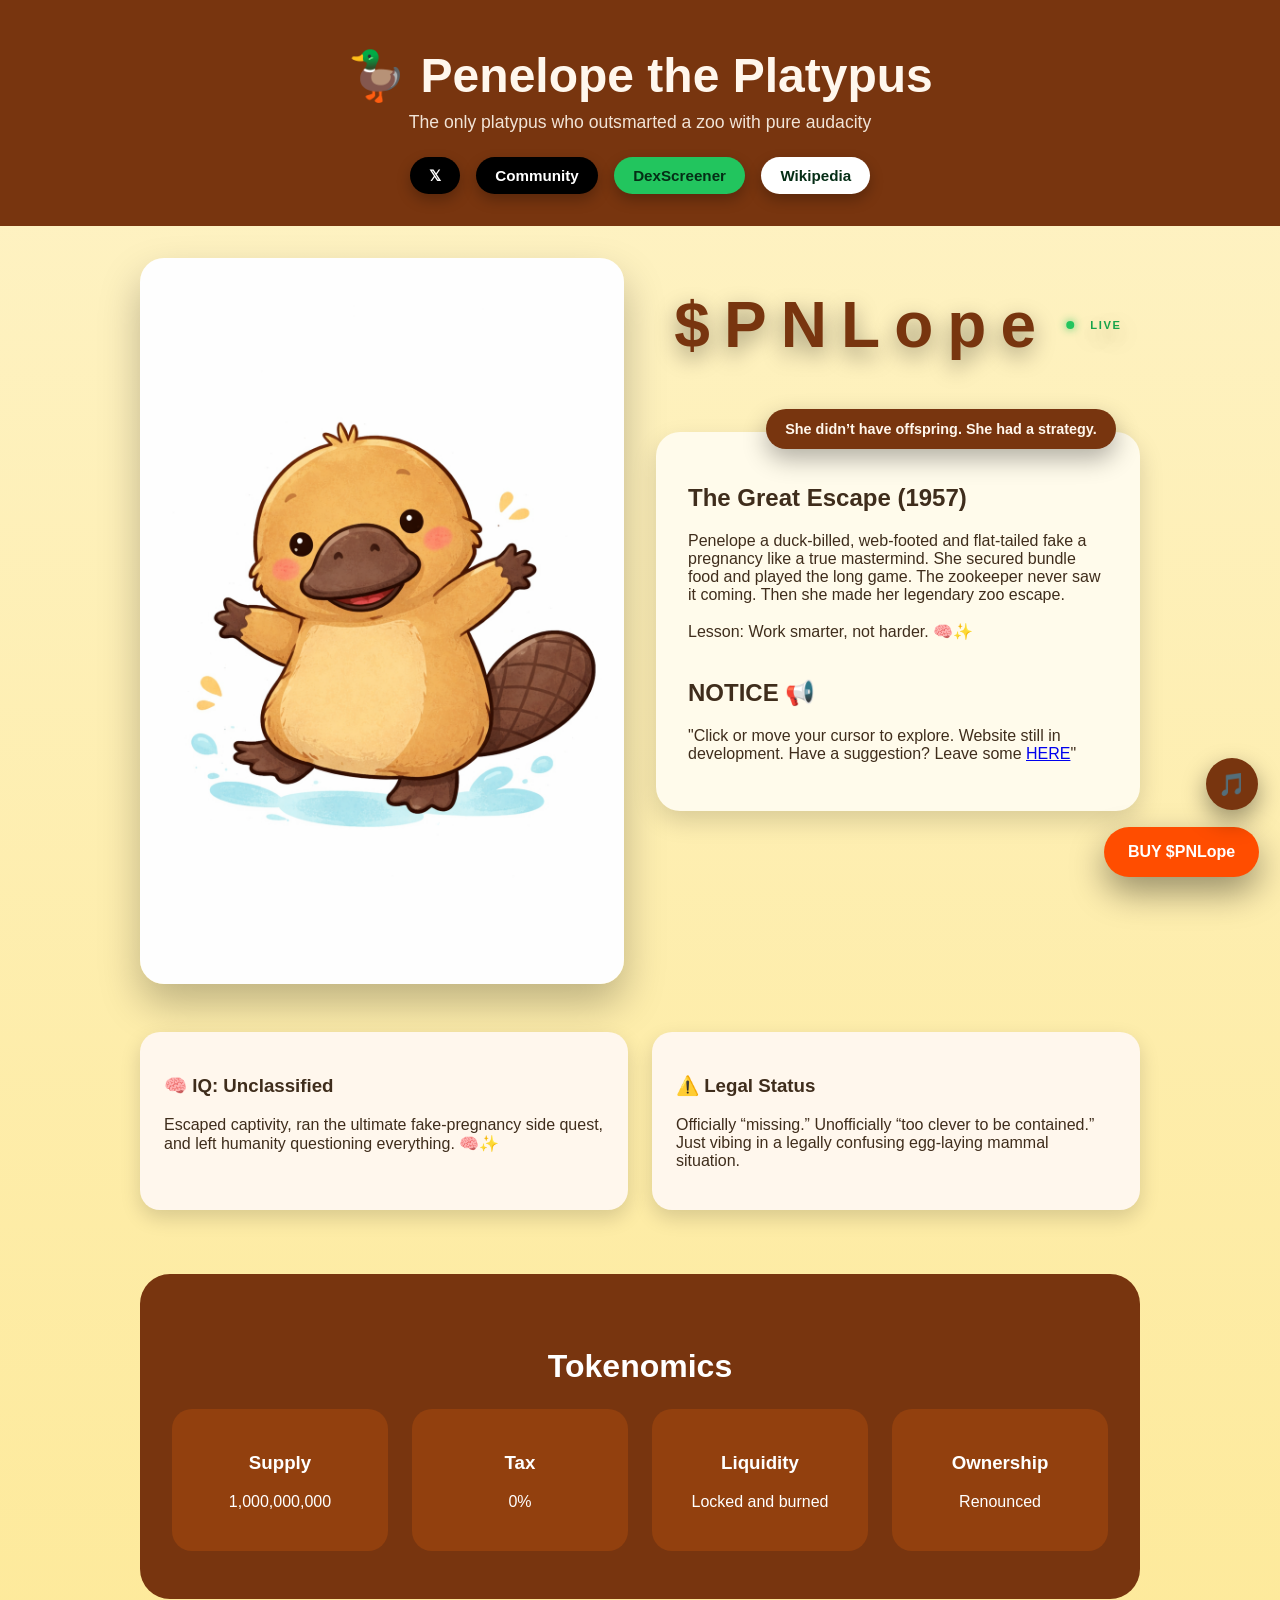
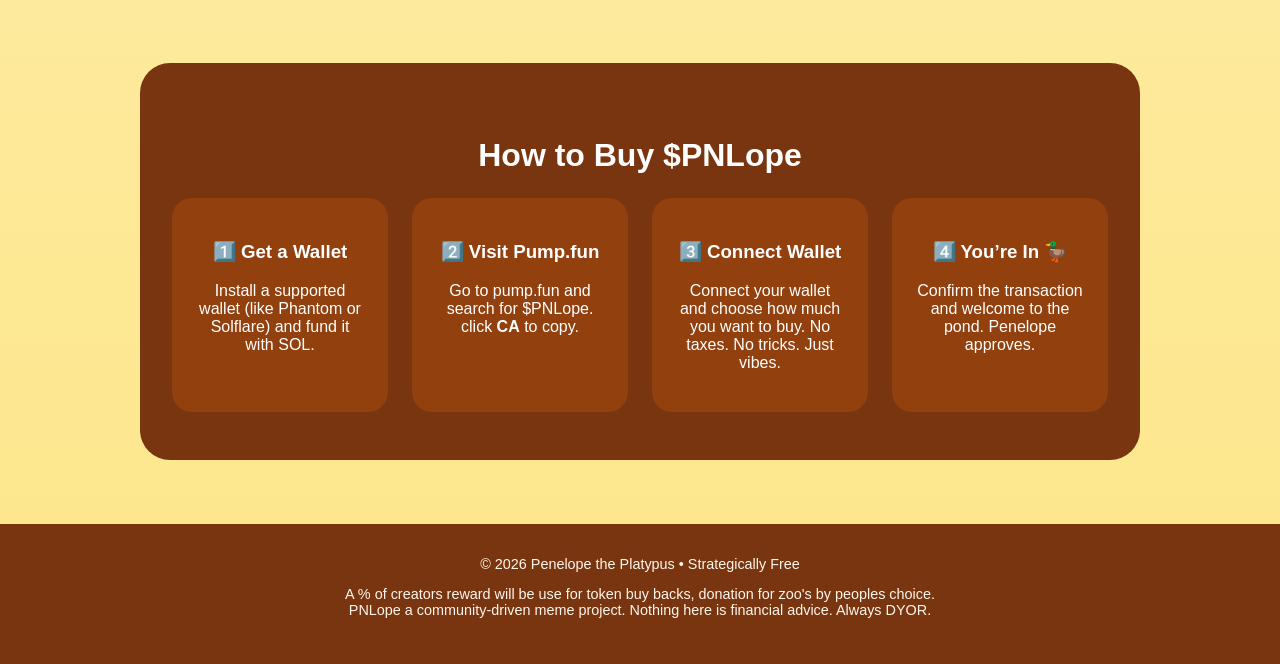
==== index.html @ 011a05f9 "Add files via upload" ====
<!DOCTYPE html>
<html lang="en">
<head>
<meta charset="UTF-8" />
<meta name="viewport" content="width=device-width, initial-scale=1.0" />
<title>Penelope the Platypus</title>

<link rel="stylesheet" href="css/style.css">
<script src="js/main.js" defer></script>

</head>

<body>

<audio id="bg-music" loop preload="auto">
  <source src="assets/platypus song.mp3" type="audio/mpeg">
</audio>

<div class="music-toggle" title="Toggle music">🎵</div>

<header>
  <h1>
    <a href="about.html" class="header-link">
    🦆 Penelope the Platypus
    </a>
  </h1>

  <p>The only platypus who outsmarted a zoo with pure audacity</p>

  <div class="socials">
    <a href="https://x.com/PNLopePlatypus" target="_blank" class="btn x">𝕏</a>
    <a href="https://x.com" target="_blank" class="btn xc">Community</a>
    <a href="https://dexscreener.com" target="_blank" class="btn dex">DexScreener</a>
    <a href="https://en.wikipedia.org/wiki/Penelope_(platypus)" target="_blank" class="btn wiki">Wikipedia</a>
  </div>
</header>

<main class="container">
  <section class="hero">
    <img src="assets/penelope.png" alt="Penelope the Platypus" />
    <div class="story">

      <a href="degenerate.html" target="_blank" class="token-label">
        $PNLope <span class="live-dot"></span><span class="live-text">LIVE</span>
      </a>

      <div class="floating-quote">She didn’t have offspring. She had a strategy.</div>

      <h2>The Great Escape (1957)</h2>
      <p>
        Penelope a duck-billed, web-footed and flat-tailed
        fake a pregnancy like a true mastermind.
        She secured
        <a href ="https://pump.fun/" target="_blank" class="no-underline-link">
          bundle
        </a>
        food and played the long game. The zookeeper never saw it coming.
        Then she made her legendary zoo escape. <br><br>
        Lesson: Work smarter, not harder. 🧠✨
	
	<br><br>
      <h2>NOTICE 📢</h2>
      <p>
        "Click or move your cursor to explore. Website still in development. Have a suggestion? Leave some
	<a href ="https://forms.gle/wPybnPiphrphsEWS7" target="_blank">HERE</a>"
      </p>
      </p>
    </div>
  </section>
  <section class="facts"> 
    <div class="fact-card"><h3>🧠 IQ: Unclassified</h3>
	<p>
	   Escaped captivity, ran the ultimate fake-pregnancy side quest, 
	   and left humanity questioning everything. 🧠✨
	</p>
    </div>
    <div class="fact-card"><h3>⚠️ Legal Status</h3>
	<p>Officially “missing.” Unofficially “too clever to be contained.” 
	  Just vibing in a legally confusing
	  <span class="easter-egg" ondblclick="unlockVault()">egg</span>-laying mammal situation.
	</p></div>
  </section>

  <section class="tokenomics">
    <h2>Tokenomics</h2>
    <div class="token-grid">
      <div class="token-box"><h3>Supply</h3><p>1,000,000,000</p></div>
      <div class="token-box"><h3>Tax</h3><p>0%</p></div>
      <div class="token-box"><h3>Liquidity</h3><p>Locked and burned</p></div>
      <div class="token-box"><h3>Ownership</h3><p>Renounced</p></div>
    </div>
  </section>

  <section id="secret" class="meme-vault">
    <h2>🕵️ Secret Egg Vault</h2>
    <p>You found it. You are smart!</p>
    <p>Just like Penelope the Platypus!</p>
    <img src="assets/easter egg.png">
  </section>

<section class="tokenomics">
  <h2>How to Buy $PNLope</h2>

  <div class="token-grid">
    <div class="token-box">
      <h3>1️⃣ Get a Wallet</h3>
      <p>
        Install a supported wallet (like Phantom or Solflare)  
        and fund it with SOL.
      </p>
    </div>

    <div class="token-box">
      <h3>2️⃣ Visit Pump.fun</h3>
      <p>
        Go to pump.fun
        and search for $PNLope.<br>
	click <strong id="copy-pnlope" style="cursor:pointer;">CA</strong> to copy.
      </p>
    </div>

    <div class="token-box">
      <h3>3️⃣ Connect Wallet</h3>
      <p>
        Connect your wallet and choose how much you want to buy.  
        No taxes. No tricks. Just vibes.
      </p>
    </div>

    <div class="token-box">
      <h3>4️⃣ You’re In 🦆</h3>
      <p>
        Confirm the transaction and welcome to the pond.  
        Penelope approves.
      </p>
    </div>
  </div>
</section>


</main>

<footer>
	© 2026 Penelope the Platypus • Strategically Free <br>
	<p>
	    A % of creators reward will be use for token buy backs, donation for zoo's by peoples choice.<br>
	    PNLope a community-driven meme project. Nothing here is financial advice. Always DYOR.
	</p>	

</footer>

<a href="https://pump.fun/" target="_blank" class="floating-buy">BUY $PNLope</a>

</body>
</html>
---- css/style.css ----
body {
  margin: 0;
  font-family: 'Comic Sans MS', 'Trebuchet MS', sans-serif;
  background: linear-gradient(180deg, #fef3c7, #fde68a);
  color: #3f2d1c;
}

header {
  padding: 3rem 1rem 2rem;
  text-align: center;
  background: #78350f;
  color: #fff7ed;
}

header h1 { font-size: 3rem; margin: 0; }
header p { margin-top: 0.5rem; font-size: 1.1rem; opacity: 0.9; }

.container {
  max-width: 1000px;
  margin: 0 auto;
  padding: 2rem 1rem 4rem;
}

.hero {
  display: grid;
  grid-template-columns: 1fr 1fr;
  gap: 2rem;
  align-items: center;
}

.hero img {
  width: 100%;
  border-radius: 24px;
  box-shadow: 0 20px 40px rgba(0,0,0,0.25);
}

.story {
  position: relative;
  background: #fffbeb;
  padding: 2rem;
  border-radius: 24px;
  box-shadow: 0 10px 25px rgba(0,0,0,0.15);
}

/* TOKEN LABEL */
.token-label {
  position: absolute;
  top: -9rem;
  left: 50%;
  transform: translateX(-50%);
  font-size: 4rem;
  font-weight: 900;
  letter-spacing: 0.22em;
  color: #78350f;
  display: flex;
  align-items: center;
  gap: 1rem;
  white-space: nowrap;
  text-decoration: none;
  cursor: pointer;
  text-shadow: 0 8px 22px rgba(0,0,0,0.4);
  z-index: 10;
  animation: wobbleIn 0.9s ease-out 1;
}

@keyframes wobbleIn {
  0% { transform: translateX(-50%) scale(0.9); opacity: 0; }
  40% { transform: translateX(-50%) rotate(-2deg) scale(1.05); opacity: 1; }
  70% { transform: translateX(-50%) rotate(2deg) scale(1.02); }
  100% { transform: translateX(-50%) rotate(0deg) scale(1); }
}

.live-dot {
  width: 8px;
  height: 8px;
  background: #22c55e;
  border-radius: 50%;
  box-shadow: 0 0 8px rgba(34,197,94,0.9);
  animation: livePulse 1.6s ease-in-out infinite;
}

@keyframes livePulse {
  0% { transform: scale(1); opacity: 1; }
  50% { transform: scale(1.4); opacity: 0.6; }
  100% { transform: scale(1); opacity: 1; }
}

.live-text {
  font-size: 0.7rem;
  font-weight: 800;
  color: #16a34a;
  letter-spacing: 0.15em;
}

/* Floating Quote */
.floating-quote {
  position: absolute;
  top: -1.4rem;
  right: 1.5rem;
  background: #78350f;
  color: #fff7ed;
  padding: 0.75rem 1.2rem;
  border-radius: 999px;
  font-size: 0.9rem;
  font-weight: bold;
  box-shadow: 0 10px 25px rgba(0,0,0,0.3);
  animation: floaty 3.5s ease-in-out infinite;
}

@keyframes floaty {
  0% { transform: translateY(0) rotate(-2deg); }
  50% { transform: translateY(-8px) rotate(-1deg); }
  100% { transform: translateY(0) rotate(-2deg); }
}

/* FACTS */
.facts {
  margin-top: 3rem;
  display: grid;
  grid-template-columns: repeat(auto-fit, minmax(220px, 1fr));
  gap: 1.5rem;
}

.fact-card {
  background: #fff7ed;
  border-radius: 20px;
  padding: 1.5rem;
  box-shadow: 0 8px 20px rgba(0,0,0,0.15);
}

/* TOKENOMICS */
.tokenomics {
  margin-top: 4rem;
  background: #78350f;
  color: white;
  padding: 3rem 2rem;
  border-radius: 30px;
  text-align: center;
}

.tokenomics h2 {
  font-size: 2rem;
  margin-bottom: 1.5rem;
}

.token-grid {
  display: grid;
  grid-template-columns: repeat(auto-fit, minmax(180px, 1fr));
  gap: 1.5rem;
}

.token-box {
  background: #92400e;
  padding: 1.5rem;
  border-radius: 20px;
}

/* MEME VAULT (HIDDEN) */
.meme-vault {
  display: none;
  margin-top: 4rem;
  background: #111;
  color: white;
  padding: 3rem 2rem;
  border-radius: 30px;
  text-align: center;
}

.meme-vault img {
  max-width: 250px;
  margin: 1rem;
  border-radius: 20px;
}

/* Easter Egg */
.easter-egg {
  cursor: pointer;
  font-weight: normal;
  transition: color 0.2s ease;
}

.easter-egg:hover {
  color: #ff4d00;
}

/* BUTTONS */
.socials {
  margin-top: 1.5rem;
  display: flex;
  justify-content: center;
  gap: 1rem;
  flex-wrap: wrap;
}

.btn {
  text-decoration: none;
  padding: 0.6rem 1.2rem;
  border-radius: 999px;
  font-weight: bold;
  font-size: 0.95rem;
  box-shadow: 0 6px 14px rgba(0,0,0,0.25);
  transition: transform 0.15s ease, opacity 0.15s ease;
}

.btn:hover { transform: translateY(-2px); opacity: 0.9; }

.btn.x { background: #000; color: #fff; }
.btn.xc { background: #000; color: #fff; }
.btn.dex { background: #22c55e; color: #052e16; }
.btn.wiki { background: #fff; color: #052e16; }

/* Floating Buy */
.floating-buy {
  position: fixed;
  bottom: 20px;
  right: 20px;
  background: #ff4d00;
  color: white;
  padding: 1rem 1.5rem;
  border-radius: 999px;
  font-weight: 900;
  text-decoration: none;
  box-shadow: 0 15px 35px rgba(0,0,0,0.4);
  animation: floaty 3s ease-in-out infinite;
  z-index: 100;
}

  /* underline link */
.no-underline-link {
  color: inherit;
  text-decoration: none;
}

  /* header-link */
.header-link {
  color: inherit;
  text-decoration: none;
}

/* Footer */
footer {
  text-align: center;
  padding: 2rem 1rem;
  background: #78350f;
  color: #fff7ed;
  font-size: 0.9rem;
}

/* Mobile */
@media (max-width: 768px) {
  .hero { grid-template-columns: 1fr; }
  header h1 { font-size: 2.3rem; }
  .token-label { font-size: 2.4rem; top: -6rem; }
}

/* === MUSIC BUTTON (ADDED) === */
.music-toggle {
  position: fixed;
  bottom: 90px;
  right: 22px;
  width: 52px;
  height: 52px;
  border-radius: 50%;
  background: #78350f;
  color: #fff7ed;
  display: flex;
  align-items: center;
  justify-content: center;
  font-size: 1.4rem;
  cursor: pointer;
  box-shadow: 0 10px 25px rgba(0,0,0,0.4);
  z-index: 200;
}

.music-toggle.playing {
  background: #22c55e;
  color: #052e16;
}

/* === DRAGGABLE FLOATING BUY SAFETY === */
.floating-buy {
  touch-action: none;       /* required for mobile drag */
  user-select: none;
  cursor: grab;
}

.floating-buy.dragging {
  cursor: grabbing;
  opacity: 0.9;
}
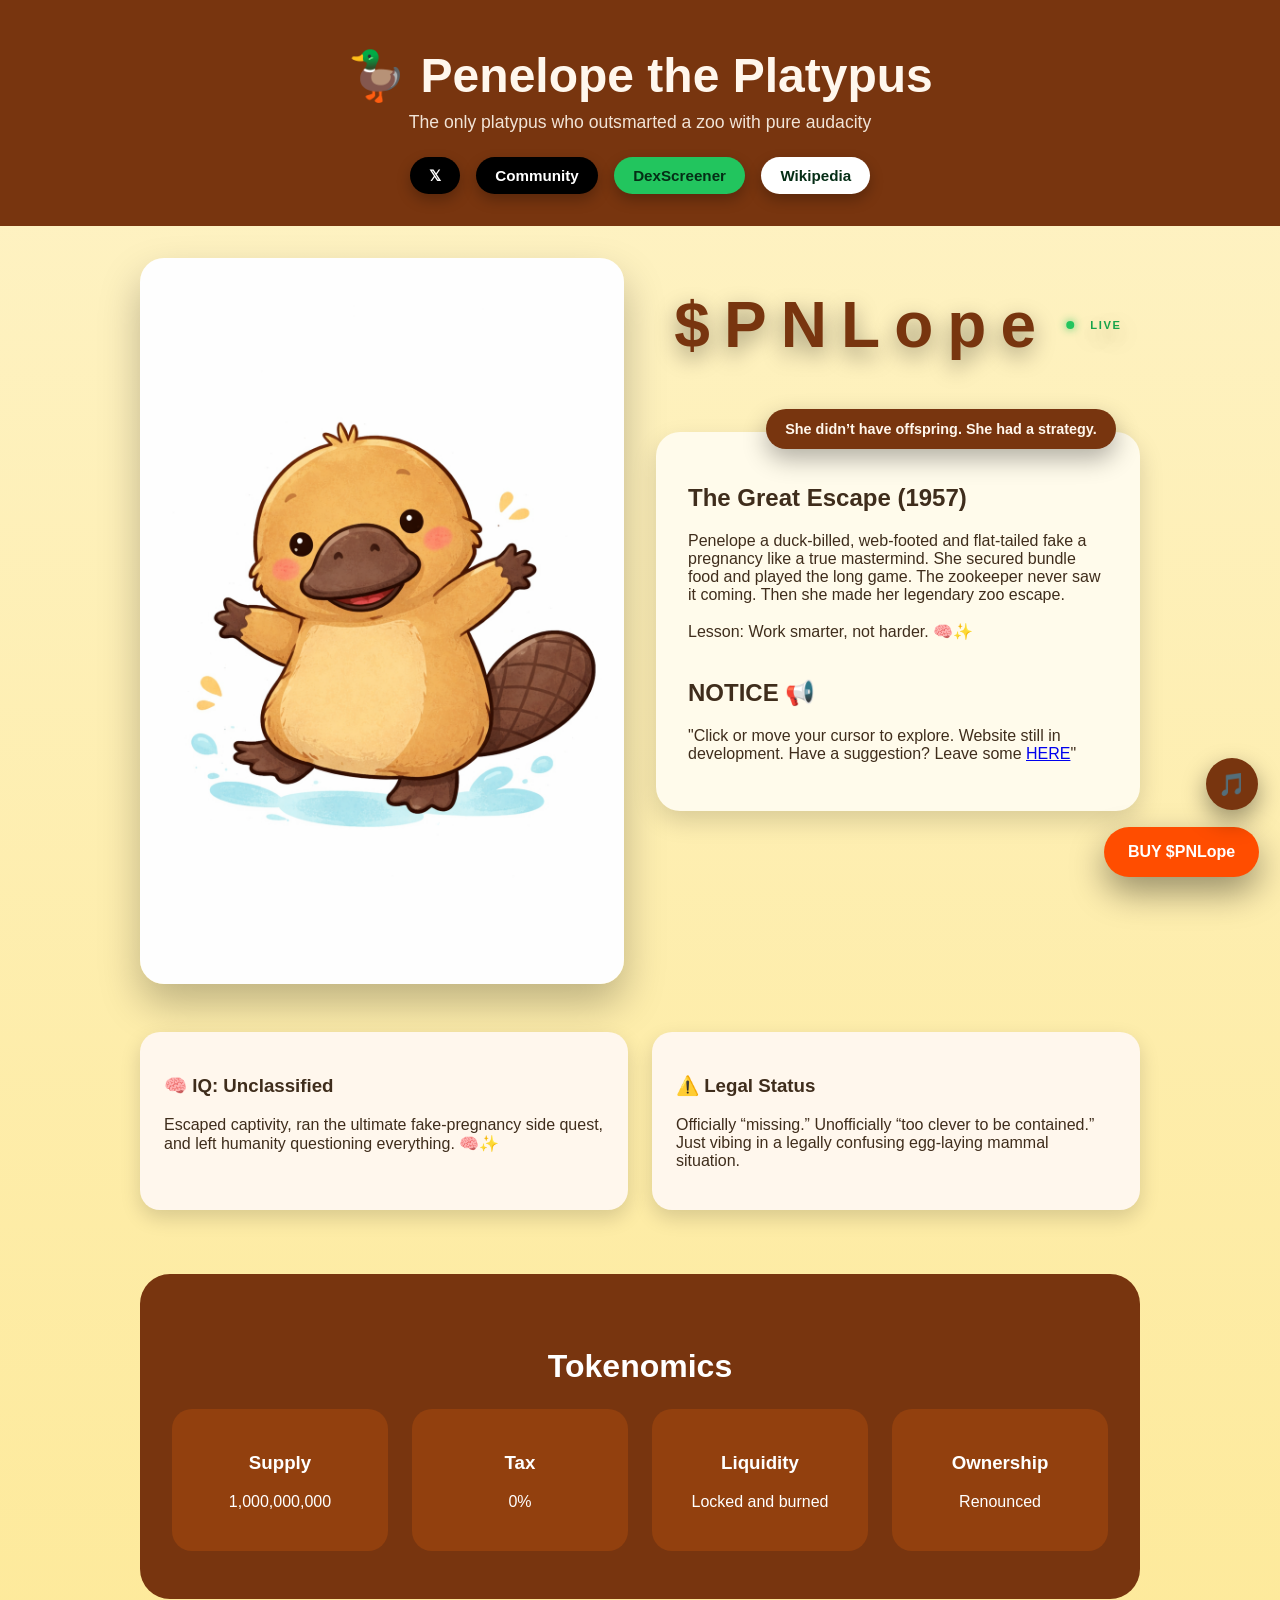
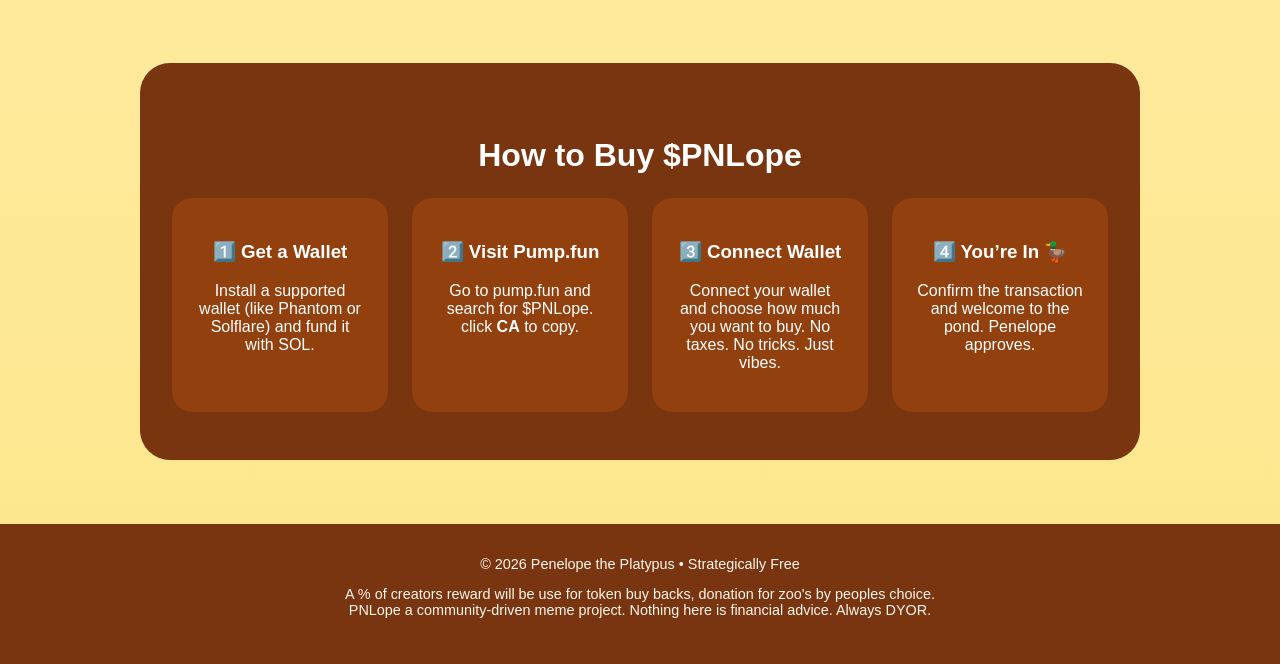
==== commit 7f661429: "Update index.html" ====
--- a/index.html
+++ b/index.html
@@ -143,7 +143,8 @@
 <footer>
 	© 2026 Penelope the Platypus • Strategically Free <br>
 	<p>
-	    A % of creators reward will be use for token buy backs, donation for zoo's by peoples choice.<br>
+	    A % of <a href="https://x.com/cthulhujinn" target="_blank" class="no-underline-link">creators</a>
+		reward will be use for token buy backs, donation for zoo's by peoples choice.<br>
 	    PNLope a community-driven meme project. Nothing here is financial advice. Always DYOR.
 	</p>	
 
@@ -153,3 +154,4 @@
 
 </body>
 </html>
+
